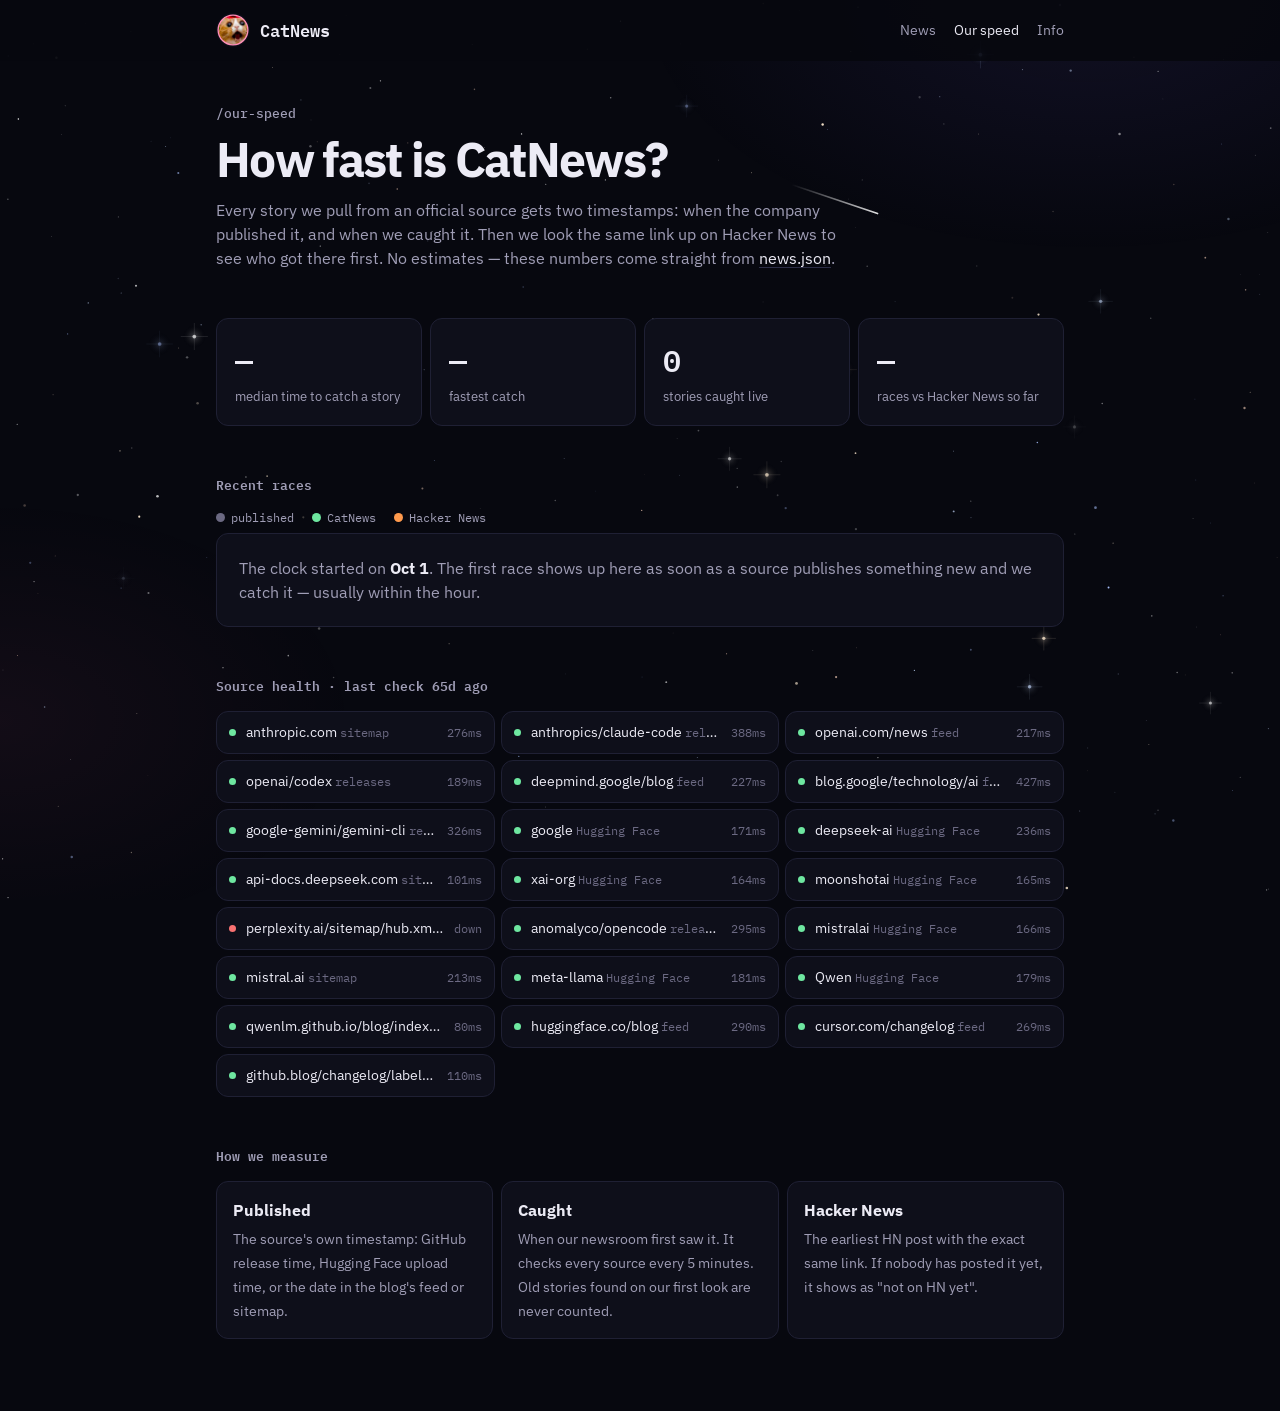
==== our-speed/index.html @ 7a27fe86 "First-party newsroom, /our-speed, round logo and cleaner design - build-news.js: pulls news straight" ====
<!doctype html>
<html lang="en">
<head>
  <meta charset="utf-8">
  <meta name="viewport" content="width=device-width, initial-scale=1">
  <title>CatNews! · Our speed</title>
  <meta name="description" content="How fast CatNews catches AI news, measured on every story — and how often we beat Hacker News to it.">
  <link rel="icon" href="/logo-mark.svg" type="image/svg+xml">
  <link rel="preconnect" href="https://fonts.googleapis.com">
  <link href="https://fonts.googleapis.com/css2?family=IBM+Plex+Mono:wght@400;500;600&family=IBM+Plex+Sans:wght@400;500;600;700&display=swap" rel="stylesheet">
  <link rel="stylesheet" href="/style.css">
  <style>
    .speed { padding-bottom: 72px; }
    .speed section { margin-top: 48px; animation: rise .6s var(--ease) both; }
    .speed section:nth-of-type(2) { animation-delay: .06s; }
    .speed section:nth-of-type(3) { animation-delay: .12s; }
    .speed h1 { font-size: clamp(32px, 6vw, 48px); line-height: 1.05; letter-spacing: -0.035em; margin: 0 0 14px; }
    .speed p { color: var(--muted); margin: 0 0 12px; max-width: 62ch; }
    .speed a:not([class]) { color: var(--text); text-underline-offset: 3px; text-decoration-color: var(--line-strong); }

    /* headline numbers */
    .numbers { display: grid; grid-template-columns: repeat(4, 1fr); gap: 8px; }
    .num { padding: 18px; }
    .num b { display: block; font: 600 30px var(--mono); letter-spacing: -0.03em; color: var(--text); }
    .num b.good { color: var(--green); }
    .num span { font-size: 13px; color: var(--muted); }

    /* race rows: source published → we caught it → HN got it */
    .races { list-style: none; margin: 0; padding: 0; }
    .race { padding: 14px 0; border-bottom: 1px solid var(--line); display: grid; grid-template-columns: 1fr 230px; gap: 18px; align-items: center; }
    .race-title { font-weight: 500; text-decoration: none; }
    .race-title:hover { text-decoration: underline; text-decoration-color: var(--accent); }
    .race-meta { font: 12px var(--mono); color: var(--faint); margin-top: 4px; }
    .track { position: relative; height: 26px; }
    .track::before { content: ""; position: absolute; left: 0; right: 0; top: 12px; height: 2px; background: var(--line); border-radius: 2px; }
    .mark { position: absolute; top: 6px; width: 14px; height: 14px; margin-left: -7px; border-radius: 50%; border: 2px solid var(--bg); }
    .mark.pub { background: var(--faint); left: 0; margin-left: 0; }
    .mark.us { background: var(--green); animation: grow .6s var(--ease) both; }
    .mark.hn { background: #ff9a4d; }
    .bar-us { position: absolute; top: 12px; left: 0; height: 2px; background: var(--green); transform-origin: left; animation: fill .8s var(--ease) both; }
    @keyframes fill { from { transform: scaleX(0); } }
    @keyframes grow { from { transform: scale(0); } }
    .track-labels { display: flex; justify-content: space-between; font: 11px var(--mono); color: var(--faint); margin-top: 2px; }
    .lead-good { color: var(--green); }
    .lead-bad { color: #ff9a4d; }

    .legend { display: flex; gap: 18px; font: 12px var(--mono); color: var(--muted); margin-bottom: 8px; }
    .legend i { display: inline-block; width: 9px; height: 9px; border-radius: 50%; margin-right: 6px; vertical-align: 0; }

    /* per-source health */
    .health { display: grid; grid-template-columns: repeat(auto-fill, minmax(250px, 1fr)); gap: 6px; }
    .src-row { display: flex; align-items: center; gap: 10px; padding: 10px 12px; font-size: 14px; }
    .src-row .name { flex: 1; min-width: 0; overflow: hidden; text-overflow: ellipsis; white-space: nowrap; }
    .src-row .ms { font: 12px var(--mono); color: var(--faint); }
    .ok-dot { width: 7px; height: 7px; border-radius: 50%; background: var(--green); flex-shrink: 0; }
    .ok-dot.bad { background: #f87171; }

    .empty-state { padding: 22px; color: var(--muted); }
    .empty-state b { color: var(--text); }

    .method { display: grid; grid-template-columns: repeat(3, 1fr); gap: 8px; }
    .method div { padding: 16px; }
    .method b { display: block; margin-bottom: 4px; }
    .method span { font-size: 14px; color: var(--muted); }

    @media (max-width: 640px) {
      .numbers { grid-template-columns: 1fr 1fr; }
      .race { grid-template-columns: 1fr; gap: 8px; }
      .method { grid-template-columns: 1fr; }
    }
  </style>
</head>
<body>
  <canvas id="space" aria-hidden="true"></canvas>

  <header class="top">
    <div class="wrap top-row">
      <a href="/" class="logo">
        <img src="/logo-mark.svg" alt="" width="34" height="34">
        <span>CatNews</span>
      </a>
      <nav class="top-links">
        <a href="/">News</a>
        <a href="/our-speed/" aria-current="page">Our speed</a>
        <a href="https://info.catnews.space" class="hide-sm">Info</a>
      </nav>
    </div>
  </header>

  <main class="wrap speed">
    <section style="margin-top:44px">
      <p class="eyebrow">/our-speed</p>
      <h1>How fast is CatNews?</h1>
      <p>Every story we pull from an official source gets two timestamps: when the company published it, and when we caught it. Then we look the same link up on Hacker News to see who got there first. No estimates — these numbers come straight from <a href="/news.json">news.json</a>.</p>
    </section>

    <section>
      <div class="numbers" id="numbers"></div>
    </section>

    <section>
      <h2 class="section-title">Recent races</h2>
      <div class="legend">
        <span><i style="background:var(--faint)"></i>published</span>
        <span><i style="background:var(--green)"></i>CatNews</span>
        <span><i style="background:#ff9a4d"></i>Hacker News</span>
      </div>
      <ol class="races" id="races"></ol>
    </section>

    <section>
      <h2 class="section-title">Source health · last check <span id="last-check">—</span></h2>
      <div class="health" id="health"></div>
    </section>

    <section>
      <h2 class="section-title">How we measure</h2>
      <div class="method">
        <div class="panel"><b>Published</b><span>The source's own timestamp: GitHub release time, Hugging Face upload time, or the date in the blog's feed or sitemap.</span></div>
        <div class="panel"><b>Caught</b><span>When our newsroom first saw it. It checks every source every 5 minutes. Old stories found on our first look are never counted.</span></div>
        <div class="panel"><b>Hacker News</b><span>The earliest HN post with the exact same link. If nobody has posted it yet, it shows as "not on HN yet".</span></div>
      </div>
    </section>
  </main>

  <script src="/space.js"></script>
  <script src="/sources.js"></script>
  <script>
    const $ = (s) => document.querySelector(s);
    const label = Object.fromEntries(SOURCES.map((s) => [s.id, s]));
    const esc = (s) => String(s).replace(/[&<>"']/g, (c) => ({ "&": "&amp;", "<": "&lt;", ">": "&gt;", '"': "&quot;", "'": "&#39;" })[c]);

    function dur(ms) {
      const neg = ms < 0;
      let m = Math.round(Math.abs(ms) / 60000);
      const out = m < 1 ? "<1m" : m < 60 ? `${m}m` : m < 1440 ? `${Math.floor(m / 60)}h ${m % 60}m` : `${Math.floor(m / 1440)}d ${Math.floor((m % 1440) / 60)}h`;
      return neg ? `-${out}` : out;
    }
    const median = (arr) => { const a = [...arr].sort((x, y) => x - y); return a.length ? a[Math.floor(a.length / 2)] : null; };
    function ago(ms) {
      const s = Math.floor((Date.now() - ms) / 1000);
      return s < 60 ? "just now" : s < 3600 ? `${Math.floor(s / 60)}m ago` : s < 86400 ? `${Math.floor(s / 3600)}h ago` : `${Math.floor(s / 86400)}d ago`;
    }

    fetch(`/news.json?t=${Date.now()}`, { cache: "no-store" })
      .then((r) => r.json())
      .then(render)
      .catch(() => { $("#numbers").innerHTML = `<div class="panel empty-state">Couldn't load the newsroom data right now.</div>`; });

    function render(data) {
      const caught = data.items.filter((i) => i.lagMs != null);
      const exact = caught.filter((i) => !i.lagIsUpperBound);
      const raced = caught.filter((i) => i.hn);
      const beat = raced.filter((i) => i.hn.at > i.seenAt);
      const leads = raced.map((i) => i.hn.at - i.seenAt);

      const med = median(exact.map((i) => i.lagMs));
      const fastest = exact.length ? Math.min(...exact.map((i) => i.lagMs)) : null;

      $("#numbers").innerHTML = [
        [med != null ? dur(med) : "—", "median time to catch a story", true],
        [fastest != null ? dur(fastest) : "—", "fastest catch", true],
        [caught.length, "stories caught live"],
        [raced.length ? `${beat.length}/${raced.length}` : "—", raced.length ? `beat Hacker News (median lead ${dur(median(leads))})` : "races vs Hacker News so far"],
      ].map(([n, l, good]) => `<div class="panel num"><b class="${good && n !== "—" ? "good" : ""}">${n}</b><span>${l}</span></div>`).join("");

      // races: newest first
      const rows = caught.sort((a, b) => b.seenAt - a.seenAt).slice(0, 40);
      if (!rows.length) {
        $("#races").innerHTML = `<li class="panel empty-state">The clock started on <b>${new Date(data.items.reduce((m, i) => Math.min(m, i.seenAt), Date.now())).toLocaleDateString([], { month: "short", day: "numeric" })}</b>. The first race shows up here as soon as a source publishes something new and we catch it — usually within the hour.</li>`;
      } else {
        $("#races").innerHTML = rows.map((i) => {
          const pub = i.seenAt - i.lagMs;
          const hnDelta = i.hn ? i.hn.at - pub : null;
          const span = Math.max(i.lagMs, hnDelta ?? 0, 60000) * 1.08;
          const us = (i.lagMs / span) * 100;
          const hnPos = hnDelta != null ? Math.max(0, Math.min(100, (hnDelta / span) * 100)) : null;
          const lead = i.hn
            ? (i.hn.at > i.seenAt ? `<span class="lead-good">${dur(i.hn.at - i.seenAt)} before HN</span>` : `<span class="lead-bad">HN was ${dur(i.seenAt - i.hn.at)} faster</span>`)
            : "not on HN yet";
          return `<li class="race">
            <div>
              <a class="race-title" href="${esc(i.url)}" target="_blank" rel="noopener">${esc(i.title)}</a>
              <div class="race-meta">${esc(label[i.source]?.label || i.source)} · caught in ${i.lagIsUpperBound ? "≤" : ""}${dur(i.lagMs)} · ${lead}</div>
            </div>
            <div>
              <div class="track">
                <span class="bar-us" style="width:${us}%"></span>
                <span class="mark pub" title="published"></span>
                <span class="mark us" style="left:${us}%" title="CatNews: +${dur(i.lagMs)}"></span>
                ${hnPos != null ? `<span class="mark hn" style="left:${hnPos}%" title="Hacker News: +${dur(hnDelta)}"></span>` : ""}
              </div>
              <div class="track-labels"><span>0</span><span>+${dur(span)}</span></div>
            </div>
          </li>`;
        }).join("");
      }

      $("#last-check").textContent = ago(data.lastRunAt);
      const nameFor = (w) => w.replace(/^(\w+):/, "").replace(/^https?:\/\/(www\.)?/, "").replace(/\/(sitemap[^/]*|rss|feed)(\.xml)?\/?$/, "").replace(/\/$/, "");
      const typeFor = (w) => ({ github: "releases", hf: "Hugging Face", rss: "feed", sitemap: "sitemap" })[w.split(":")[0]];
      $("#health").innerHTML = data.sources.map((s) =>
        `<div class="panel src-row"><span class="ok-dot${s.ok ? "" : " bad"}"></span><span class="name" title="${esc(s.watch)}">${esc(nameFor(s.watch))} <span class="ms">${typeFor(s.watch)}</span></span><span class="ms">${s.ok ? `${s.ms}ms` : "down"}</span></div>`
      ).join("");
    }
  </script>
</body>
</html>
---- style.css ----
/* CatNews — one stylesheet for every page */

:root {
  --bg: #07080f;
  --panel: #0e0f1a;
  --panel-2: #131425;
  --soft: #161728;
  --text: #ecebf5;
  --muted: #a09eb6;
  --faint: #6b6982;
  --line: #1f2034;
  --line-strong: #2d2e47;
  --accent: #ff8fb8;      /* cat-nose pink */
  --accent-ink: #ffb3cd;
  --accent-soft: rgba(255, 143, 184, .1);
  --blue: #8fb8ff;
  --green: #6ee7a0;
  --mono: "IBM Plex Mono", ui-monospace, monospace;
  --sans: "IBM Plex Sans", system-ui, sans-serif;
  --ease: cubic-bezier(.2, .8, .2, 1);
  --radius: 12px;
}

* { box-sizing: border-box; }
html { color-scheme: dark; scroll-behavior: smooth; scrollbar-color: #2d2e47 transparent; scrollbar-width: thin; }

body {
  margin: 0;
  background: var(--bg);
  color: var(--text);
  font: 16px/1.5 var(--sans);
  -webkit-font-smoothing: antialiased;
  font-variant-numeric: tabular-nums;
}

a { color: inherit; }
img { display: block; }
::selection { background: var(--accent); color: var(--bg); }

::-webkit-scrollbar { width: 10px; height: 10px; }
::-webkit-scrollbar-track { background: transparent; }
::-webkit-scrollbar-thumb { background: #24253a; border: 3px solid var(--bg); border-radius: 10px; }
::-webkit-scrollbar-thumb:hover { background: #3a3b58; }

:focus-visible { outline: 2px solid var(--accent); outline-offset: 2px; border-radius: 6px; }

.wrap { max-width: 880px; margin: 0 auto; padding: 0 16px; }

kbd {
  font: 11px var(--mono);
  color: var(--muted);
  border: 1px solid var(--line-strong);
  border-bottom-width: 2px;
  padding: 1px 6px;
  border-radius: 5px;
  background: var(--panel);
}

/* ---------- space background ---------- */
#space {
  position: fixed;
  inset: 0;
  width: 100%;
  height: 100%;
  z-index: -1;
  pointer-events: none;
}
body::before {
  content: "";
  position: fixed;
  inset: 0;
  z-index: -2;
  pointer-events: none;
  background:
    radial-gradient(50% 40% at 85% 0%, rgba(110, 90, 220, .1), transparent 70%),
    radial-gradient(40% 35% at 0% 80%, rgba(255, 110, 170, .05), transparent 70%);
}

/* ---------- first-load splash ---------- */
.splash {
  position: fixed;
  inset: 0;
  z-index: 50;
  background: var(--bg);
  display: grid;
  place-content: center;
  justify-items: center;
  gap: 14px;
  transition: opacity .45s var(--ease), visibility .45s;
}
.splash img { width: 96px; height: 96px; animation: splash-in .6s var(--ease) both; }
.splash-name { font: 600 20px var(--mono); animation: splash-in .6s .12s var(--ease) both; }
@keyframes splash-in { from { opacity: 0; transform: translateY(10px) scale(.97); } }
body:not(.loading) .splash { opacity: 0; visibility: hidden; }

.cursor { color: var(--accent); animation: blink 1s steps(1) infinite; }
@keyframes blink { 50% { opacity: 0; } }

.reveal, .top { transition: opacity .6s var(--ease), transform .6s var(--ease); }
body.loading .reveal { opacity: 0; transform: translateY(14px); }
body.loading .top { opacity: 0; transform: translateY(-100%); }
.rail.reveal { transition-delay: .06s; }
.toolbar.reveal { transition-delay: .12s; }

@keyframes rise { from { opacity: 0; transform: translateY(10px); } }
@keyframes spin { to { transform: rotate(360deg); } }

/* ---------- header ---------- */
.top {
  position: sticky;
  top: 0;
  z-index: 10;
  background: rgba(7, 8, 15, .92);
  border-bottom: 1px solid transparent;
  transition: border-color .2s, opacity .6s var(--ease), transform .6s var(--ease);
}
.top.scrolled { border-color: var(--line); }

.top-row { display: flex; align-items: center; gap: 22px; height: 60px; }

.logo {
  display: flex;
  align-items: center;
  gap: 10px;
  font: 600 17px var(--mono);
  text-decoration: none;
  margin-right: auto;
}
.logo img { width: 34px; height: 34px; transition: transform .5s var(--ease); }
.logo:hover img { transform: rotate(-14deg); }

.top-links { display: flex; gap: 18px; }
.top-links a {
  font: 14px var(--sans);
  color: var(--muted);
  text-decoration: none;
  transition: color .15s;
}
.top-links a:hover, .top-links a[aria-current] { color: var(--text); }

.status { font: 12px var(--mono); color: var(--muted); display: flex; align-items: center; gap: 7px; }
.dot { width: 7px; height: 7px; border-radius: 50%; background: var(--faint); }
.dot.live { background: var(--green); animation: pulse 2s infinite; }
.dot.err { background: #f87171; }
@keyframes pulse {
  from { box-shadow: 0 0 0 0 rgba(110, 231, 160, .35); }
  to   { box-shadow: 0 0 0 7px rgba(110, 231, 160, 0); }
}

/* ---------- intro ---------- */
.intro {
  display: flex;
  align-items: center;
  justify-content: space-between;
  gap: 32px;
  padding: 44px 0 28px;
}
.eyebrow { font: 500 13px var(--mono); color: var(--accent); margin: 0 0 12px; }
.intro h1 {
  font-size: clamp(32px, 6vw, 50px);
  line-height: 1.04;
  letter-spacing: -0.035em;
  margin: 0 0 14px;
  font-weight: 700;
}
.mew {
  font-family: var(--sans);
  font-weight: 700;
  color: var(--accent);
  display: inline-block;
  margin-left: 10px;
  transform-origin: 50% 80%;
  animation: gasp 3.2s var(--ease) infinite;
}
@keyframes gasp {
  0%, 62%, 100% { transform: none; }
  66% { transform: translateY(-6px) scale(1.16, 1.26) rotate(-4deg); }
  70% { transform: translateY(-4px) scale(1.14, 1.2) rotate(3deg); }
  73% { transform: translateY(-4px) scale(1.14, 1.2) rotate(-3deg); }
  76% { transform: translateY(-4px) scale(1.14, 1.2) rotate(2deg); }
  84% { transform: none; }
}
.lede { margin: 0; color: var(--muted); max-width: 48ch; font-size: 17px; }

.badge {
  width: 170px;
  height: 170px;
  flex-shrink: 0;
  animation: float 8s ease-in-out infinite;
}
@keyframes float { 50% { transform: translateY(-8px); } }

/* live numbers under the intro */
.stats {
  display: flex;
  flex-wrap: wrap;
  gap: 6px 22px;
  margin-top: 18px;
  font: 13px var(--mono);
  color: var(--faint);
}
.stats b { color: var(--text); font-weight: 600; }
.stats a { color: var(--accent-ink); text-decoration: none; }
.stats a:hover { text-decoration: underline; }

/* ---------- source rail ---------- */
.rail { position: relative; margin-bottom: 14px; }
.sources {
  display: flex;
  gap: 6px;
  overflow-x: auto;
  scrollbar-width: none;
  padding: 2px 0;
}
.sources::-webkit-scrollbar { display: none; }

.rail::before, .rail::after {
  content: "";
  position: absolute;
  top: 0;
  height: 36px;
  width: 56px;
  pointer-events: none;
  z-index: 1;
  opacity: 0;
  transition: opacity .2s;
}
.rail::before { left: 0; background: linear-gradient(90deg, var(--bg) 35%, transparent); }
.rail::after { right: 0; background: linear-gradient(-90deg, var(--bg) 35%, transparent); }
.rail.can-left::before, .rail.can-right::after { opacity: 1; }

.rail-arrow {
  position: absolute;
  top: 3px;
  z-index: 2;
  width: 30px;
  height: 30px;
  border-radius: 50%;
  border: 1px solid var(--line-strong);
  background: var(--panel-2);
  color: var(--text);
  display: grid;
  place-items: center;
  cursor: pointer;
  opacity: 0;
  pointer-events: none;
  transform: scale(.7);
  transition: opacity .2s, transform .25s var(--ease), border-color .15s;
}
.rail-arrow.left { left: -4px; }
.rail-arrow.right { right: -4px; }
.rail-arrow:hover { border-color: var(--accent); }
.rail.can-left .rail-arrow.left, .rail.can-right .rail-arrow.right { opacity: 1; pointer-events: auto; transform: scale(1); }

.rail-track {
  position: relative;
  height: 3px;
  margin: 18px 13px 4px;
  border-radius: 3px;
  background: var(--line);
  opacity: 0;
  transition: opacity .3s;
  cursor: pointer;
}
.rail.scrollable .rail-track { opacity: 1; }
.rail-fill { position: absolute; inset: 0 auto 0 0; width: 0; border-radius: inherit; background: var(--accent); opacity: .6; }
.rail-cat {
  position: absolute;
  top: 50%;
  left: 0;
  margin: -12px 0 0 -12px;
  cursor: grab;
  touch-action: none;
  transition: scale .2s var(--ease);
}
.rail-cat img { width: 24px; height: 24px; transition: transform .3s var(--ease); }
.rail-cat:hover { scale: 1.15; }
.rail-cat.dragging { cursor: grabbing; scale: 1.2; }
.rail-cat.walk-right img { transform: rotate(14deg); }
.rail-cat.walk-left img { transform: rotate(-14deg); }

.chip {
  flex-shrink: 0;
  display: inline-flex;
  align-items: center;
  gap: 7px;
  font: 500 13px var(--sans);
  padding: 6px 12px 6px 7px;
  border: 1px solid var(--line);
  background: var(--panel);
  color: var(--text);
  border-radius: 999px;
  cursor: pointer;
  transition: border-color .15s, background .15s, color .15s;
}
.chip:hover { border-color: var(--line-strong); background: var(--panel-2); }
.chip:active { transform: scale(.97); }
.chip[aria-pressed="true"] { background: var(--text); color: var(--bg); border-color: var(--text); }
.chip .count { font: 11px var(--mono); opacity: .5; }
.chip.all { padding-left: 12px; }

.co {
  width: 18px;
  height: 18px;
  border-radius: 5px;
  background: #fff;
  flex-shrink: 0;
  display: grid;
  place-items: center;
  font: 600 10px var(--mono);
  color: #333;
  overflow: hidden;
}
.co img { width: 100%; height: 100%; object-fit: contain; }

/* ---------- toolbar ---------- */
.toolbar { display: flex; gap: 8px; margin-bottom: 18px; }

.search {
  flex: 1;
  min-width: 0;
  display: flex;
  align-items: center;
  gap: 8px;
  padding: 0 10px 0 12px;
  border: 1px solid var(--line);
  border-radius: 10px;
  background: var(--panel);
  color: var(--faint);
  transition: border-color .15s;
}
.search:focus-within { border-color: var(--accent); }
.search input {
  flex: 1;
  min-width: 0;
  border: 0;
  outline: 0;
  background: none;
  font: 14px var(--sans);
  color: var(--text);
  padding: 9px 0;
}
.search input::placeholder { color: var(--faint); }

.seg {
  display: flex;
  padding: 3px;
  background: var(--panel);
  border: 1px solid var(--line);
  border-radius: 10px;
}
.seg button {
  font: 500 13px var(--sans);
  border: 0;
  background: none;
  color: var(--muted);
  padding: 0 12px;
  border-radius: 7px;
  cursor: pointer;
  transition: background .15s, color .15s;
}
.seg button:hover { color: var(--text); }
.seg button[aria-pressed="true"] { background: var(--soft); color: var(--text); box-shadow: inset 0 0 0 1px var(--line-strong); }

.icon-btn {
  width: 40px;
  border: 1px solid var(--line);
  background: var(--panel);
  border-radius: 10px;
  color: var(--muted);
  cursor: pointer;
  display: grid;
  place-items: center;
  transition: color .15s, border-color .15s;
}
.icon-btn:hover { color: var(--text); border-color: var(--line-strong); }
.icon-btn.spin svg { animation: spin .8s linear infinite; }

/* ---------- lead story ---------- */
.lead {
  display: block;
  text-decoration: none;
  padding: 20px 22px;
  margin-bottom: 8px;
  border: 1px solid var(--line);
  border-left: 3px solid var(--accent);
  border-radius: var(--radius);
  background: var(--panel);
  animation: rise .5s var(--ease) both;
  transition: border-color .2s, background .2s;
}
.lead:hover { background: var(--panel-2); }
.lead-label {
  display: flex;
  align-items: center;
  gap: 8px;
  font: 12px var(--mono);
  color: var(--muted);
  margin-bottom: 10px;
}
.lead-title {
  font-size: clamp(20px, 3.4vw, 26px);
  font-weight: 600;
  line-height: 1.25;
  letter-spacing: -0.02em;
}
.lead .summary { margin-top: 8px; -webkit-line-clamp: 3; }
.lead .meta { margin-top: 12px; }

/* ---------- feed ---------- */
.feed { list-style: none; padding: 0; margin: 0; }

.day {
  font: 600 12px var(--mono);
  color: var(--faint);
  padding: 22px 0 8px;
  border-bottom: 1px solid var(--line);
  margin-bottom: 4px;
}

.item {
  display: grid;
  grid-template-columns: 32px 1fr auto;
  gap: 14px;
  align-items: start;
  padding: 12px 10px;
  margin: 0 -10px;
  border-radius: 10px;
  transition: background .15s;
}
.item:hover { background: rgba(255, 255, 255, .025); }
.item.enter { animation: rise .45s var(--ease) both; animation-delay: calc(var(--i, 0) * 25ms); }

.item .co { width: 32px; height: 32px; border-radius: 8px; font-size: 13px; transition: transform .25s var(--ease); }
.item .co img { padding: 5px; }
.item:hover .co { transform: rotate(-6deg); }

.title, .lead-title {
  text-decoration: none;
  background: linear-gradient(var(--accent), var(--accent)) 0 100% / 0 1px no-repeat;
  transition: background-size .3s var(--ease);
}
.title { font-weight: 500; line-height: 1.4; }
.item:hover .title, .lead:hover .lead-title { background-size: 100% 1px; }

.summary {
  margin-top: 3px;
  font-size: 14px;
  line-height: 1.5;
  color: var(--muted);
  display: -webkit-box;
  -webkit-line-clamp: 2;
  -webkit-box-orient: vertical;
  overflow: hidden;
}

.meta {
  font: 12px var(--mono);
  color: var(--faint);
  margin-top: 5px;
  display: flex;
  flex-wrap: wrap;
  align-items: center;
  gap: 4px 6px;
}
.meta > * + *::before { content: "·"; margin-right: 6px; color: var(--line-strong); }
.meta .src { color: var(--muted); font-weight: 500; }
.meta a { color: var(--faint); text-decoration: none; }
.meta a:hover { color: var(--text); }

.kind { font-weight: 500; }
.kind.official { color: var(--accent-ink); }
.kind.release { color: var(--green); }
.kind.model { color: var(--blue); }

.item.fresh .title::after {
  content: "new";
  display: inline-block;
  margin-left: 8px;
  vertical-align: 2px;
  font: 600 10px var(--mono);
  color: var(--bg);
  background: var(--accent);
  border-radius: 4px;
  padding: 0 5px;
}

.side { text-align: right; font: 12px var(--mono); color: var(--faint); white-space: nowrap; padding-top: 2px; }
.ago.hot { color: var(--accent); font-weight: 600; }
.caught { display: block; margin-top: 4px; color: var(--green); font-size: 11px; }

.skeleton .bar, .skeleton .co {
  background: linear-gradient(90deg, var(--panel) 25%, var(--soft) 50%, var(--panel) 75%) 0 0 / 200% 100%;
  animation: shimmer 1.2s infinite;
}
.skeleton .bar { height: 12px; border-radius: 4px; margin-bottom: 8px; }
@keyframes shimmer { to { background-position: -200% 0; } }

.empty { color: var(--muted); text-align: center; padding: 48px 0; }

/* ---------- panels shared by info / speed ---------- */
.panel { border: 1px solid var(--line); border-radius: var(--radius); background: var(--panel); }

.btn {
  display: inline-flex;
  align-items: center;
  gap: 8px;
  font: 600 14px var(--sans);
  text-decoration: none;
  padding: 10px 16px;
  border-radius: 10px;
  border: 1px solid var(--line-strong);
  background: var(--panel);
  color: var(--text);
  cursor: pointer;
  transition: border-color .15s, background .15s, transform .15s;
}
.btn:hover { border-color: var(--muted); }
.btn:active { transform: scale(.97); }
.btn.primary { background: var(--text); color: var(--bg); border-color: var(--text); }
.btn.primary:hover { background: #fff; }

.section-title { font: 600 13px var(--mono); color: var(--muted); margin: 0 0 14px; }

/* ---------- subscribe ---------- */
.subscribe {
  margin-top: 56px;
  padding: 26px;
  display: grid;
  grid-template-columns: 1fr minmax(260px, 340px);
  gap: 16px 28px;
  align-items: end;
}
.subscribe h2 { font-size: clamp(20px, 3.4vw, 24px); letter-spacing: -0.02em; line-height: 1.2; margin: 0 0 6px; }
.sub-copy p:last-child { margin: 0; color: var(--muted); font-size: 14px; }
.sub-field {
  display: flex;
  padding: 4px;
  background: var(--bg);
  border: 1px solid var(--line-strong);
  border-radius: 12px;
  transition: border-color .15s;
}
.sub-field:focus-within { border-color: var(--accent); }
.sub-field input { flex: 1; min-width: 0; border: 0; outline: 0; background: none; font: 14px var(--sans); color: var(--text); padding: 0 10px; }
.sub-field button {
  font: 600 14px var(--sans);
  color: var(--bg);
  background: var(--text);
  border: 0;
  border-radius: 9px;
  padding: 10px 16px;
  cursor: pointer;
  transition: background .15s, transform .15s;
}
.sub-field button:hover { background: #fff; }
.sub-field button:active { transform: scale(.97); }
.sub-field button:disabled { opacity: .6; cursor: wait; }
.sub-msg { grid-column: 1 / -1; margin: 0; min-height: 1.5em; font: 13px var(--mono); color: var(--muted); }
.sub-msg.ok { color: var(--green); animation: rise .4s var(--ease) both; }
.sub-msg.bad { color: var(--accent); }
.subscribe.shake .sub-field { animation: shake .35s; }
@keyframes shake { 25% { transform: translateX(-5px); } 75% { transform: translateX(5px); } }

/* ---------- footer ---------- */
.foot {
  padding: 40px 16px 56px;
  font-size: 13px;
  color: var(--muted);
  display: flex;
  flex-wrap: wrap;
  justify-content: space-between;
  gap: 8px;
}
.foot p { margin: 0; }
.foot a { color: var(--text); text-decoration-color: var(--line-strong); text-underline-offset: 3px; }
.foot a:hover { text-decoration-color: var(--accent); }
.keys kbd { margin: 0 2px 0 8px; }

@media (max-width: 640px) {
  .status span:last-child, .top-links a.hide-sm { display: none; }
  .top-row { gap: 14px; }
  .intro { padding-top: 26px; align-items: flex-start; }
  .badge { width: 92px; height: 92px; }
  .item { grid-template-columns: 28px 1fr; }
  .item .co { width: 28px; height: 28px; }
  .side { grid-column: 2; text-align: left; display: flex; gap: 10px; padding: 0; }
  .caught { display: inline; margin: 0; }
  .keys { display: none; }
  .subscribe { grid-template-columns: 1fr; padding: 20px; }
  .toolbar { flex-wrap: wrap; }
  .search { flex-basis: 100%; }
  .search kbd { display: none; }
  .seg { flex: 1; }
  .seg button { flex: 1; padding: 8px 6px; }
  .stats { flex-direction: column; gap: 4px; }
}

@media (prefers-reduced-motion: reduce) {
  *, *::before, *::after { animation: none !important; transition: none !important; }
}
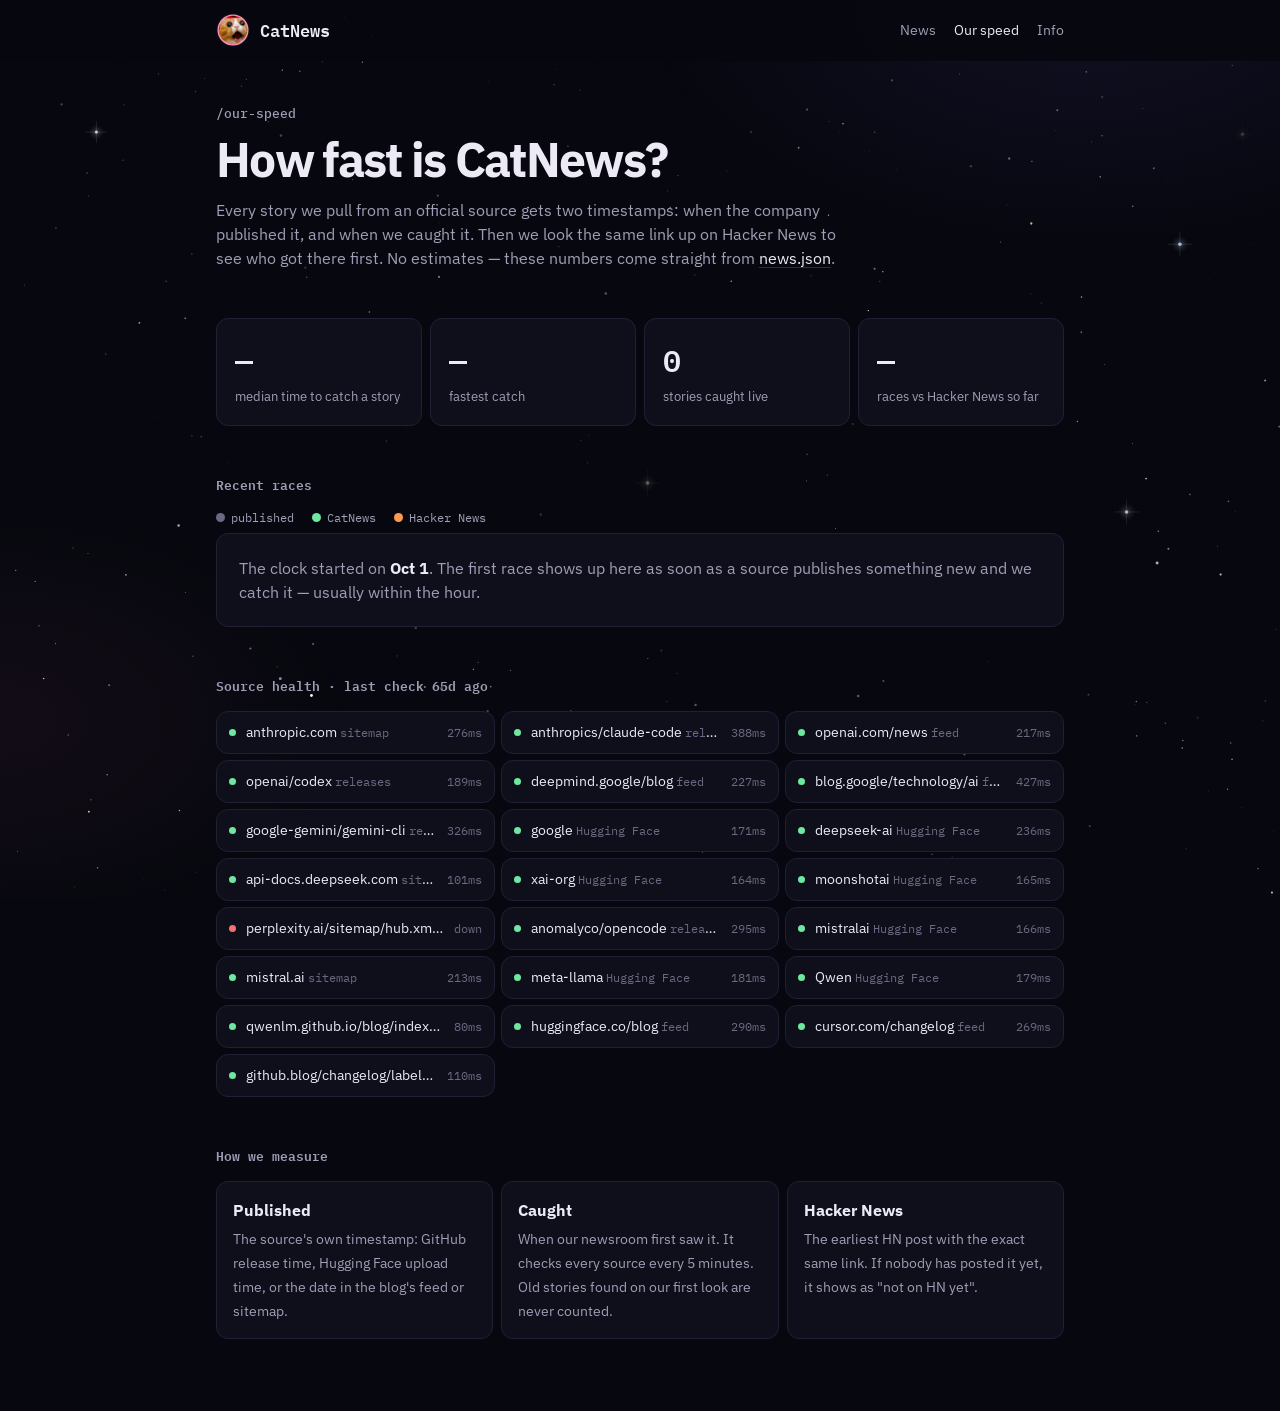
==== commit 877339da: "Add share previews, sitemap, robots.txt and a proper README - og-image.png + Open Graph / Twitter ca" ====
--- a/our-speed/index.html
+++ b/our-speed/index.html
@@ -5,6 +5,21 @@
   <meta name="viewport" content="width=device-width, initial-scale=1">
   <title>CatNews! · Our speed</title>
   <meta name="description" content="How fast CatNews catches AI news, measured on every story — and how often we beat Hacker News to it.">
+  <link rel="canonical" href="https://catnews.space/our-speed/">
+  <meta name="theme-color" content="#07080f">
+  <meta property="og:type" content="website">
+  <meta property="og:site_name" content="CatNews">
+  <meta property="og:title" content="How fast is CatNews?">
+  <meta property="og:description" content="Every story timed: when the lab published it, when we caught it, and whether we beat Hacker News.">
+  <meta property="og:url" content="https://catnews.space/our-speed/">
+  <meta property="og:image" content="https://catnews.space/og-image.png">
+  <meta property="og:image:width" content="1200">
+  <meta property="og:image:height" content="630">
+  <meta property="og:image:alt" content="CatNews: a shocked cat in a pink ring, next to the words AI news for developers">
+  <meta name="twitter:card" content="summary_large_image">
+  <meta name="twitter:title" content="How fast is CatNews?">
+  <meta name="twitter:description" content="Every story timed: when the lab published it, when we caught it, and whether we beat Hacker News.">
+  <meta name="twitter:image" content="https://catnews.space/og-image.png">
   <link rel="icon" href="/logo-mark.svg" type="image/svg+xml">
   <link rel="preconnect" href="https://fonts.googleapis.com">
   <link href="https://fonts.googleapis.com/css2?family=IBM+Plex+Mono:wght@400;500;600&family=IBM+Plex+Sans:wght@400;500;600;700&display=swap" rel="stylesheet">
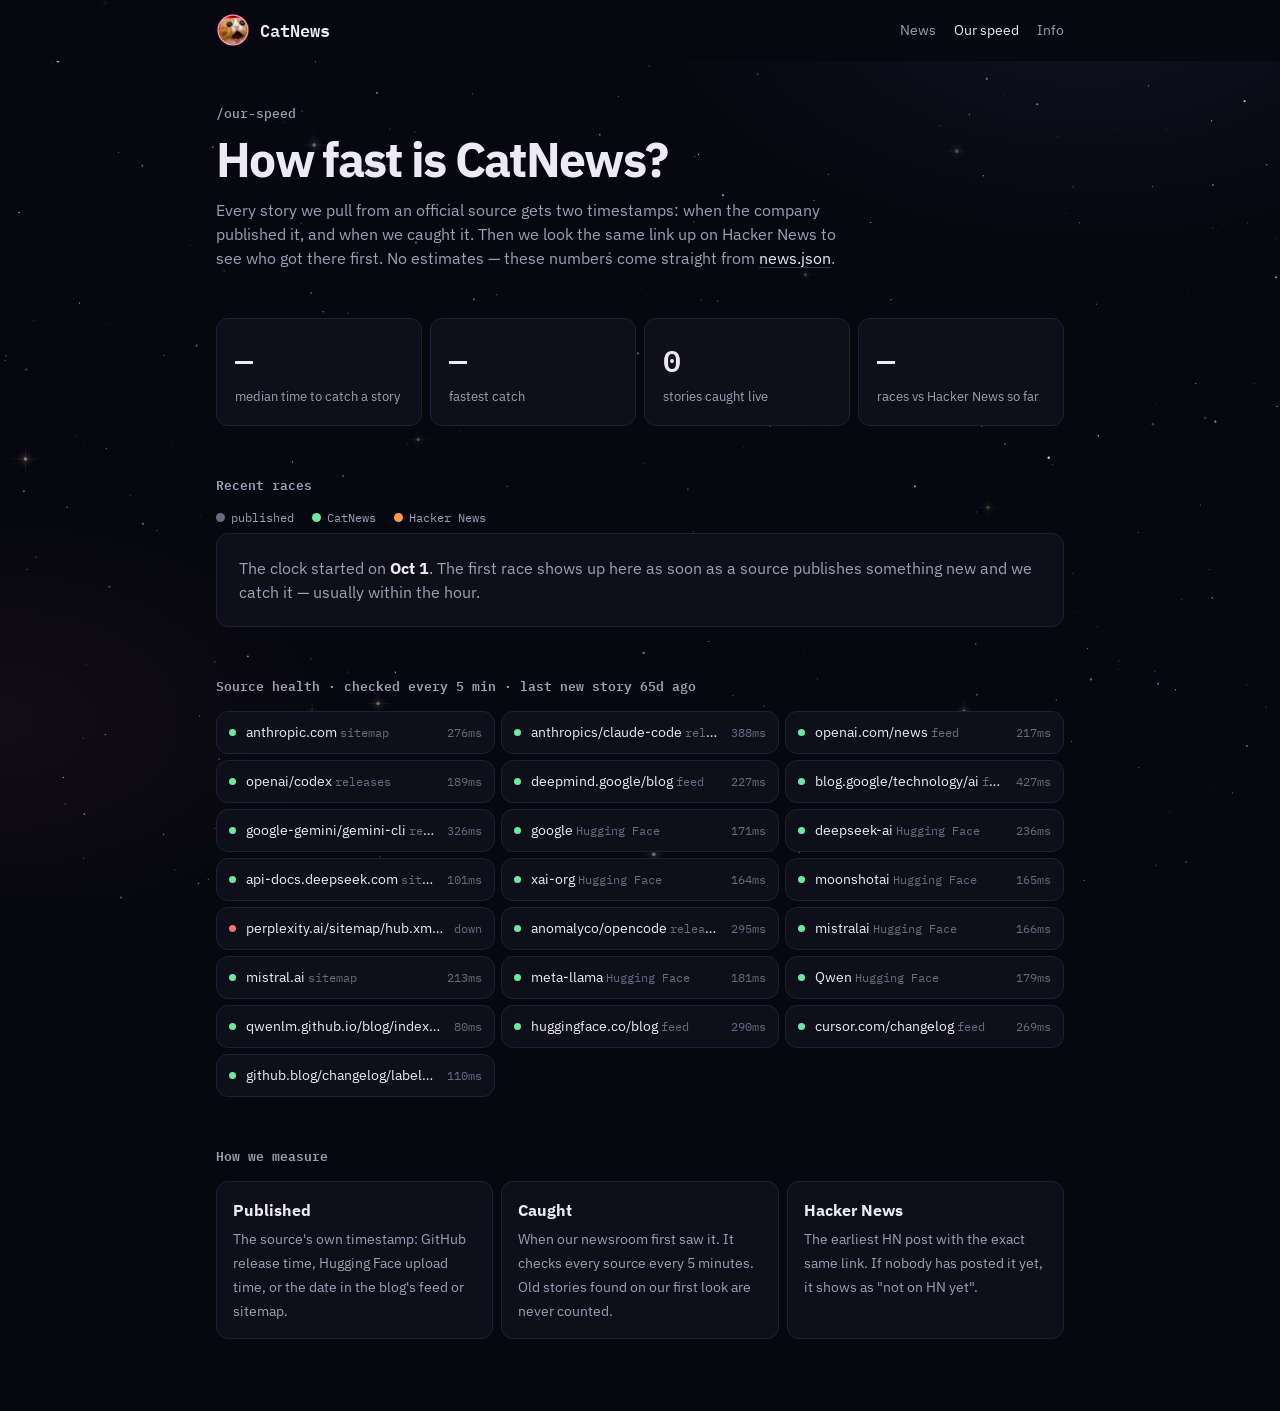
==== commit a2a7043d: "Say 'checked every 5 min' instead of a stale last-check time news.json is only rewritten when someth" ====
--- a/our-speed/index.html
+++ b/our-speed/index.html
@@ -124,7 +124,7 @@
     </section>
 
     <section>
-      <h2 class="section-title">Source health · last check <span id="last-check">—</span></h2>
+      <h2 class="section-title">Source health · checked every 5 min · last new story <span id="last-check">—</span></h2>
       <div class="health" id="health"></div>
     </section>
 
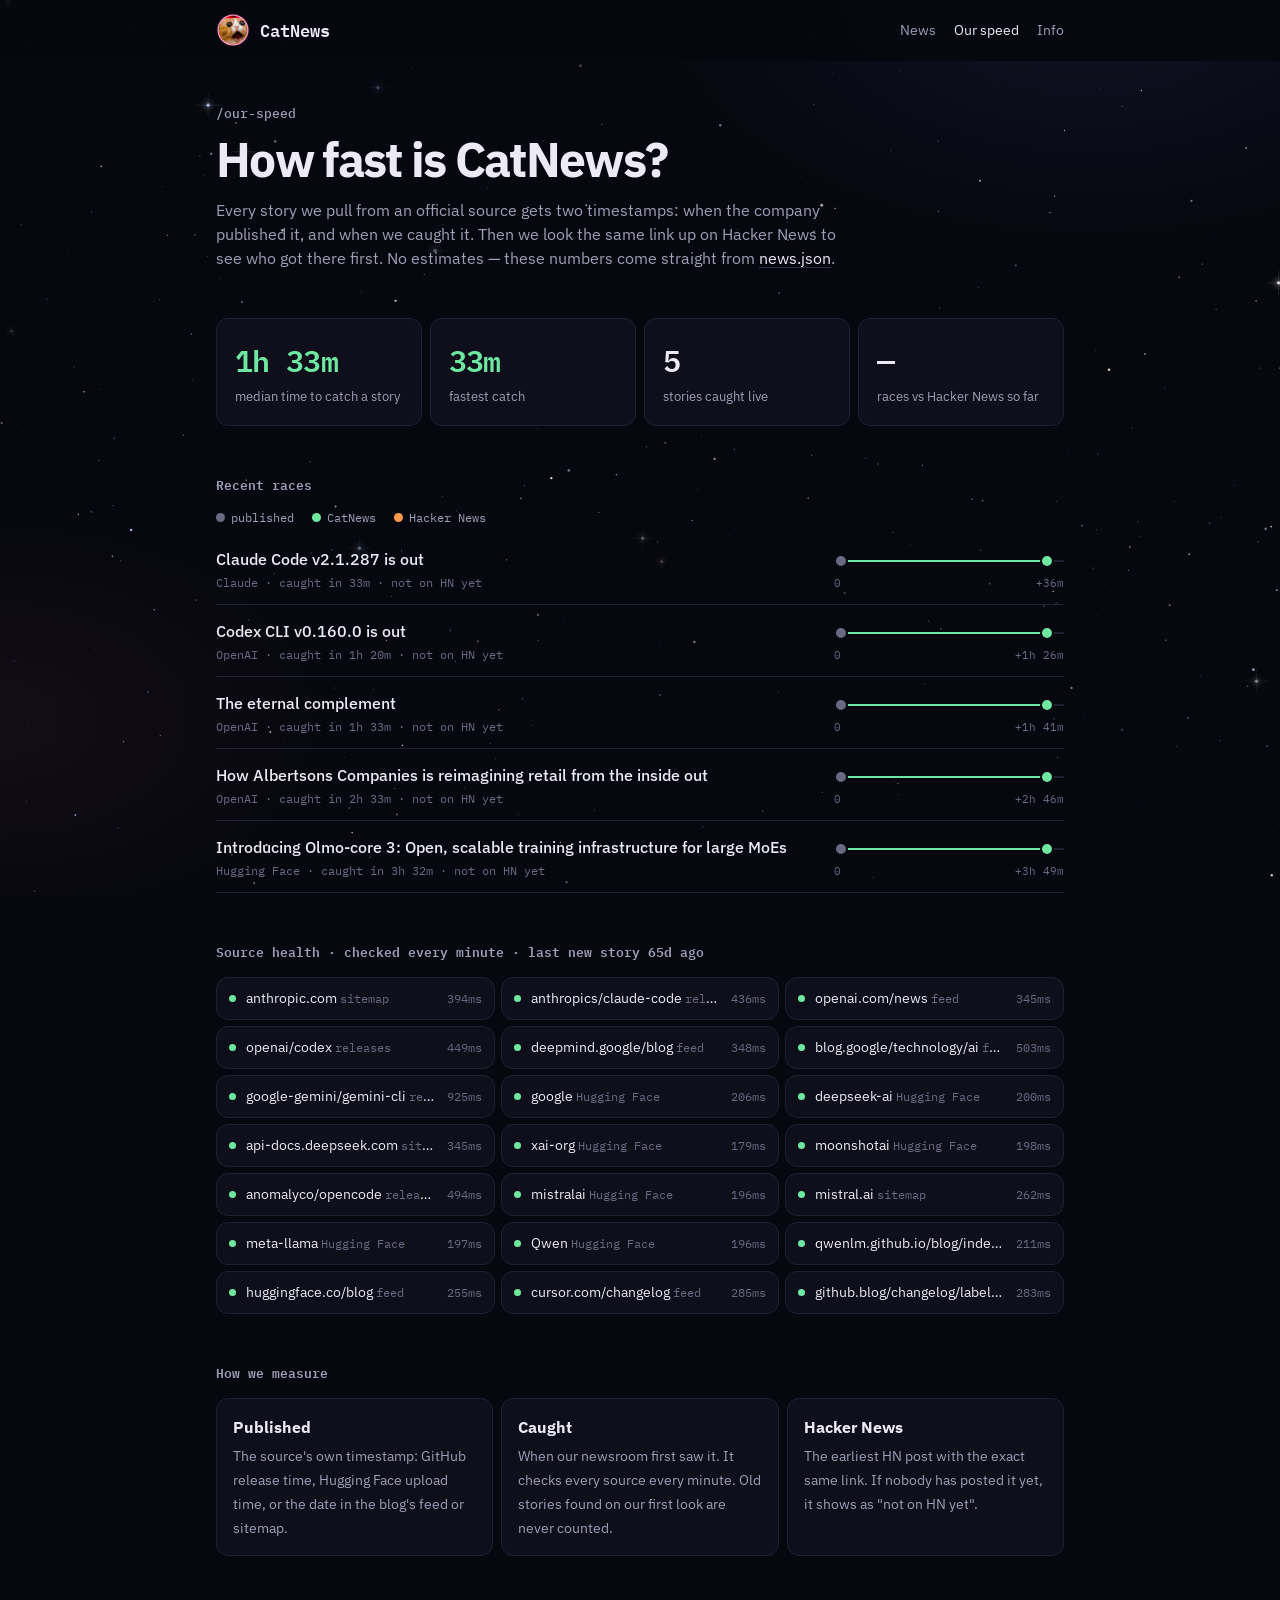
==== commit 87674183: "Run the newsroom every minute on Cloudflare - newsroom.js: shared engine (was build-news.js), now wi" ====
--- a/our-speed/index.html
+++ b/our-speed/index.html
@@ -124,7 +124,7 @@
     </section>
 
     <section>
-      <h2 class="section-title">Source health · checked every 5 min · last new story <span id="last-check">—</span></h2>
+      <h2 class="section-title">Source health · checked every minute · last new story <span id="last-check">—</span></h2>
       <div class="health" id="health"></div>
     </section>
 
@@ -132,7 +132,7 @@
       <h2 class="section-title">How we measure</h2>
       <div class="method">
         <div class="panel"><b>Published</b><span>The source's own timestamp: GitHub release time, Hugging Face upload time, or the date in the blog's feed or sitemap.</span></div>
-        <div class="panel"><b>Caught</b><span>When our newsroom first saw it. It checks every source every 5 minutes. Old stories found on our first look are never counted.</span></div>
+        <div class="panel"><b>Caught</b><span>When our newsroom first saw it. It checks every source every minute. Old stories found on our first look are never counted.</span></div>
         <div class="panel"><b>Hacker News</b><span>The earliest HN post with the exact same link. If nobody has posted it yet, it shows as "not on HN yet".</span></div>
       </div>
     </section>
@@ -157,8 +157,10 @@
       return s < 60 ? "just now" : s < 3600 ? `${Math.floor(s / 60)}m ago` : s < 86400 ? `${Math.floor(s / 3600)}h ago` : `${Math.floor(s / 86400)}d ago`;
     }
 
-    fetch(`/news.json?t=${Date.now()}`, { cache: "no-store" })
-      .then((r) => r.json())
+    // live from the Cloudflare newsroom, falling back to the copy in the repo
+    fetch("https://catnews-newsroom.itsizzydudee.workers.dev/news.json", { cache: "no-store" })
+      .then((r) => (r.ok ? r.json() : Promise.reject()))
+      .catch(() => fetch(`/news.json?t=${Date.now()}`, { cache: "no-store" }).then((r) => r.json()))
       .then(render)
       .catch(() => { $("#numbers").innerHTML = `<div class="panel empty-state">Couldn't load the newsroom data right now.</div>`; });
 
